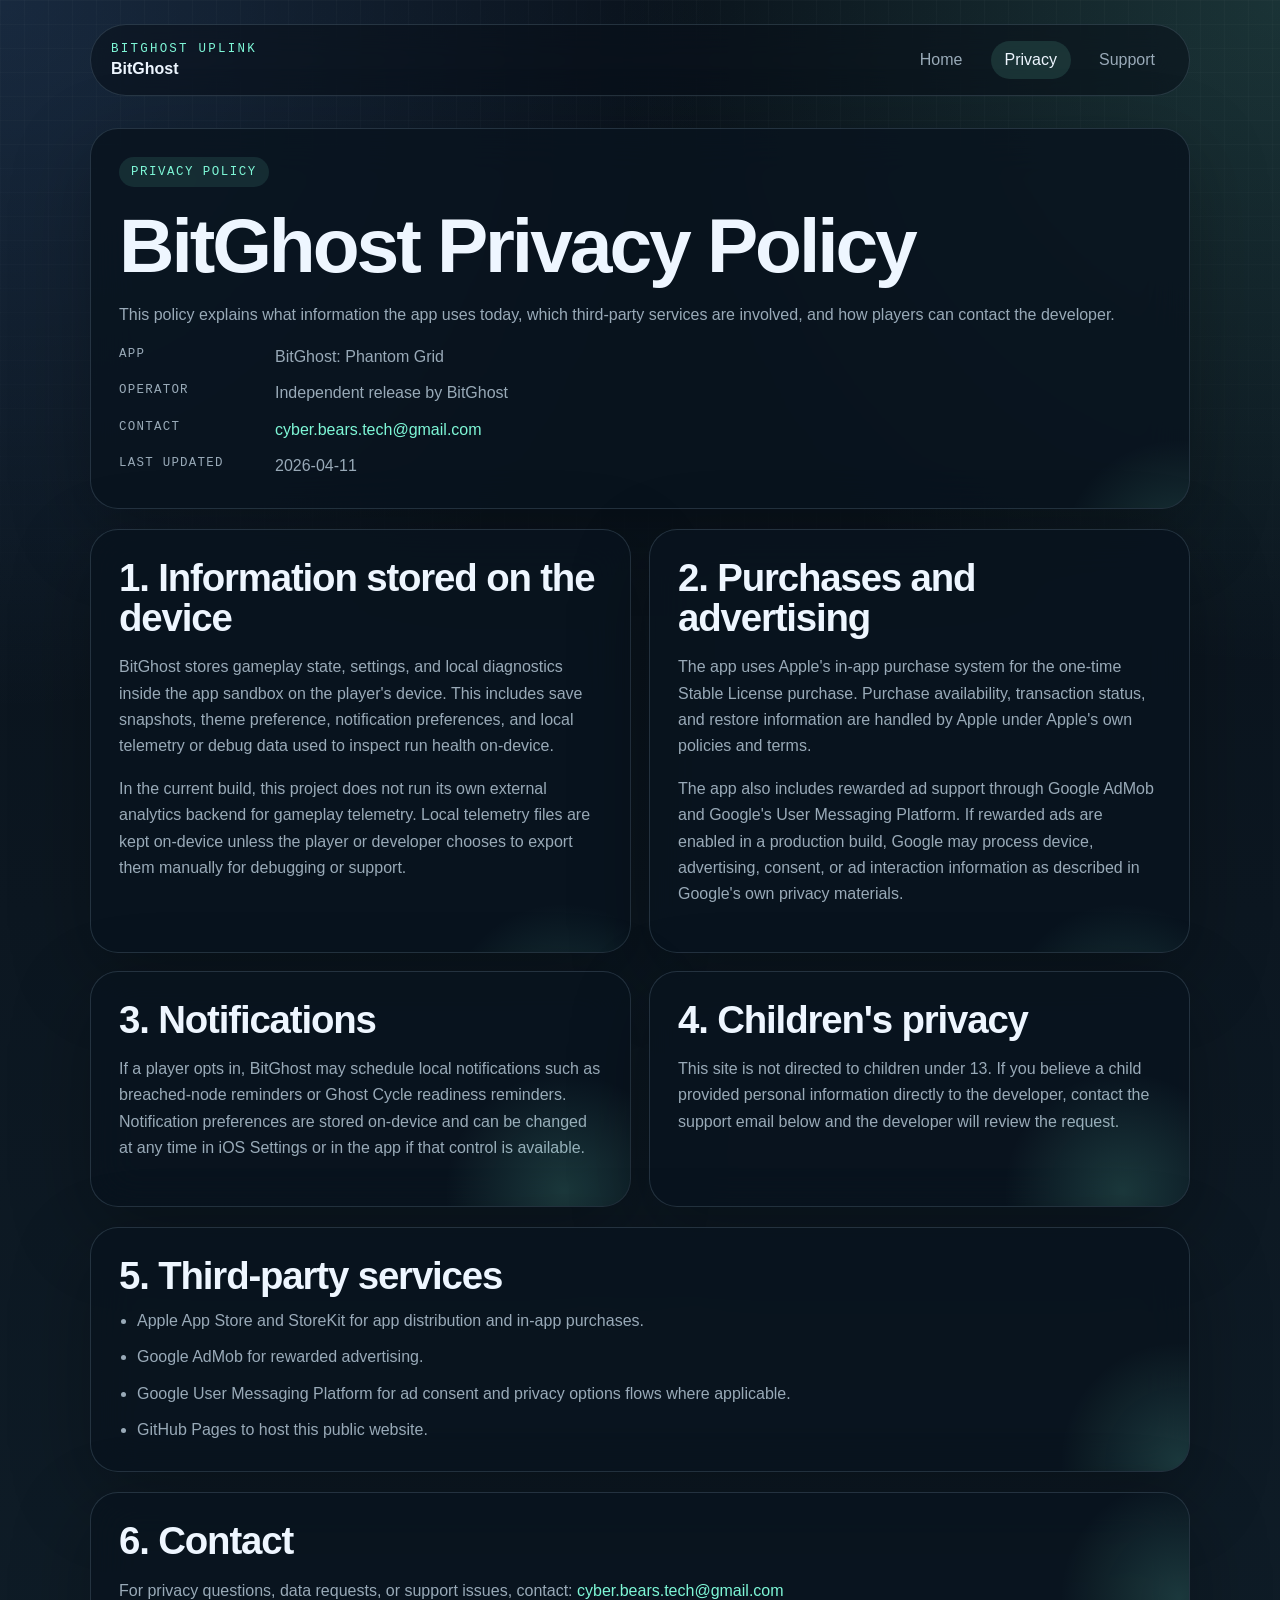
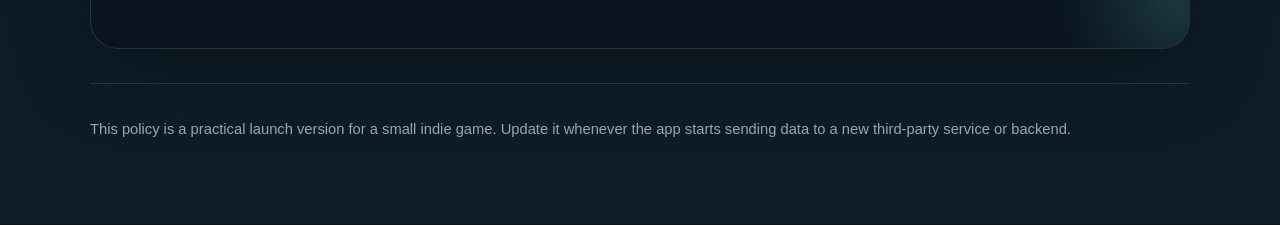
==== privacy/index.html @ 114a4183 "docs(site): publish BitGhost launch site" ====
<!doctype html>
<html lang="en">
  <head>
    <meta charset="utf-8">
    <meta name="viewport" content="width=device-width, initial-scale=1">
    <title>BitGhost Privacy Policy</title>
    <meta
      name="description"
      content="Privacy Policy for BitGhost: Phantom Grid."
    >
    <link rel="stylesheet" href="../assets/styles.css">
    <script defer src="../assets/site-config.js"></script>
    <script defer src="../assets/site.js"></script>
  </head>
  <body>
    <div class="page-shell">
      <header class="topbar">
        <div class="brand">
          <span class="brand-mark">BitGhost uplink</span>
          <span class="brand-title" data-app-name>BitGhost</span>
        </div>
        <nav class="nav-links" aria-label="Primary">
          <a href="../">Home</a>
          <a class="is-active" href="./">Privacy</a>
          <a href="../support/">Support</a>
        </nav>
      </header>

      <div class="setup-banner" data-setup-banner hidden>
        Replace the placeholder support email in <code>docs/site/assets/site-config.js</code> before publishing.
      </div>

      <main class="section-stack">
        <section class="section-card">
          <div class="eyebrow">Privacy Policy</div>
          <h1><span data-app-name>BitGhost</span> Privacy Policy</h1>
          <p class="lead">
            This policy explains what information the app uses today, which third-party services are involved,
            and how players can contact the developer.
          </p>
          <dl class="meta-list">
            <dt>App</dt>
            <dd><span data-app-name>BitGhost</span>: Phantom Grid</dd>
            <dt>Operator</dt>
            <dd>Independent release by <span data-app-name>BitGhost</span></dd>
            <dt>Contact</dt>
            <dd><a data-support-email href="mailto:replace-with-your-support-email@example.com">replace-with-your-support-email@example.com</a></dd>
            <dt>Last updated</dt>
            <dd><span data-last-updated>2026-04-11</span></dd>
          </dl>
        </section>

        <section class="policy-grid">
          <article class="section-card">
            <h2>1. Information stored on the device</h2>
            <p class="section-copy">
              BitGhost stores gameplay state, settings, and local diagnostics inside the app sandbox on the
              player's device. This includes save snapshots, theme preference, notification preferences, and
              local telemetry or debug data used to inspect run health on-device.
            </p>
            <p class="section-copy">
              In the current build, this project does not run its own external analytics backend for gameplay
              telemetry. Local telemetry files are kept on-device unless the player or developer chooses to
              export them manually for debugging or support.
            </p>
          </article>

          <article class="section-card">
            <h2>2. Purchases and advertising</h2>
            <p class="section-copy">
              The app uses Apple's in-app purchase system for the one-time Stable License purchase. Purchase
              availability, transaction status, and restore information are handled by Apple under Apple's own
              policies and terms.
            </p>
            <p class="section-copy">
              The app also includes rewarded ad support through Google AdMob and Google's User Messaging
              Platform. If rewarded ads are enabled in a production build, Google may process device,
              advertising, consent, or ad interaction information as described in Google's own privacy
              materials.
            </p>
          </article>

          <article class="section-card">
            <h2>3. Notifications</h2>
            <p class="section-copy">
              If a player opts in, BitGhost may schedule local notifications such as breached-node reminders or
              Ghost Cycle readiness reminders. Notification preferences are stored on-device and can be changed
              at any time in iOS Settings or in the app if that control is available.
            </p>
          </article>

          <article class="section-card">
            <h2>4. Children's privacy</h2>
            <p class="section-copy">
              This site is not directed to children under 13. If you believe a child provided personal
              information directly to the developer, contact the support email below and the developer will
              review the request.
            </p>
          </article>
        </section>

        <section class="section-card">
          <h2>5. Third-party services</h2>
          <ul class="list-tight">
            <li>Apple App Store and StoreKit for app distribution and in-app purchases.</li>
            <li>Google AdMob for rewarded advertising.</li>
            <li>Google User Messaging Platform for ad consent and privacy options flows where applicable.</li>
            <li>GitHub Pages to host this public website.</li>
          </ul>
        </section>

        <section class="section-card">
          <h2>6. Contact</h2>
          <p class="section-copy">
            For privacy questions, data requests, or support issues, contact:
            <a data-support-email href="mailto:replace-with-your-support-email@example.com">replace-with-your-support-email@example.com</a>
          </p>
        </section>
      </main>

      <footer class="footer">
        <p>
          This policy is a practical launch version for a small indie game. Update it whenever the app starts
          sending data to a new third-party service or backend.
        </p>
      </footer>
    </div>
  </body>
</html>
---- assets/styles.css ----
:root {
  color-scheme: dark;
  --bg: #09111a;
  --bg-2: #0f1d28;
  --card: rgba(9, 20, 30, 0.84);
  --card-strong: rgba(11, 25, 37, 0.94);
  --text: #eef6ff;
  --muted: #99aab8;
  --line: rgba(162, 191, 214, 0.18);
  --accent: #7ef7d7;
  --accent-2: #66a8ff;
  --warn: #ffcf78;
  --shadow: 0 24px 80px rgba(0, 0, 0, 0.28);
  --title-font: "Avenir Next", "Segoe UI", "Helvetica Neue", sans-serif;
  --mono-font: "SF Mono", "Roboto Mono", "Menlo", monospace;
}

* {
  box-sizing: border-box;
}

html,
body {
  margin: 0;
  min-height: 100%;
  background:
    radial-gradient(circle at top left, rgba(102, 168, 255, 0.16), transparent 32%),
    radial-gradient(circle at top right, rgba(126, 247, 215, 0.15), transparent 30%),
    linear-gradient(180deg, var(--bg), var(--bg-2));
  color: var(--text);
  font-family: var(--title-font);
}

body::before {
  content: "";
  position: fixed;
  inset: 0;
  background-image:
    linear-gradient(rgba(255, 255, 255, 0.03) 1px, transparent 1px),
    linear-gradient(90deg, rgba(255, 255, 255, 0.03) 1px, transparent 1px);
  background-size: 24px 24px;
  mask-image: linear-gradient(180deg, rgba(0, 0, 0, 0.7), transparent 85%);
  pointer-events: none;
}

a {
  color: var(--accent);
  text-decoration: none;
}

a:hover {
  color: var(--text);
}

.page-shell {
  width: min(1100px, calc(100% - 32px));
  margin: 0 auto;
  padding: 24px 0 72px;
}

.topbar {
  display: flex;
  align-items: center;
  justify-content: space-between;
  gap: 16px;
  margin-bottom: 32px;
  padding: 16px 20px;
  background: rgba(8, 16, 24, 0.55);
  border: 1px solid var(--line);
  border-radius: 999px;
  backdrop-filter: blur(16px);
}

.brand {
  display: flex;
  flex-direction: column;
  gap: 4px;
}

.brand-mark {
  font-family: var(--mono-font);
  font-size: 0.78rem;
  letter-spacing: 0.18em;
  text-transform: uppercase;
  color: var(--accent);
}

.brand-title {
  font-size: 1rem;
  font-weight: 700;
}

.nav-links {
  display: flex;
  flex-wrap: wrap;
  gap: 14px;
}

.nav-links a {
  padding: 10px 14px;
  border-radius: 999px;
  color: var(--muted);
}

.nav-links a.is-active,
.nav-links a:hover {
  background: rgba(126, 247, 215, 0.12);
  color: var(--text);
}

.setup-banner {
  margin-bottom: 20px;
  padding: 14px 16px;
  border: 1px solid rgba(255, 207, 120, 0.42);
  border-radius: 18px;
  background: rgba(90, 58, 8, 0.28);
  color: #ffe3b4;
}

.hero {
  display: grid;
  grid-template-columns: minmax(0, 1.5fr) minmax(280px, 0.9fr);
  gap: 24px;
  align-items: stretch;
  margin-bottom: 28px;
}

.hero-panel,
.card,
.section-card {
  position: relative;
  overflow: hidden;
  padding: 28px;
  border: 1px solid var(--line);
  border-radius: 28px;
  background: var(--card);
  box-shadow: var(--shadow);
  backdrop-filter: blur(22px);
}

.hero-panel::after,
.card::after,
.section-card::after {
  content: "";
  position: absolute;
  inset: auto -10% -45% auto;
  width: 240px;
  height: 240px;
  border-radius: 999px;
  background: radial-gradient(circle, rgba(126, 247, 215, 0.16), transparent 70%);
  pointer-events: none;
}

.eyebrow {
  display: inline-flex;
  align-items: center;
  gap: 8px;
  margin-bottom: 18px;
  padding: 8px 12px;
  border-radius: 999px;
  background: rgba(126, 247, 215, 0.1);
  color: var(--accent);
  font-family: var(--mono-font);
  font-size: 0.78rem;
  letter-spacing: 0.12em;
  text-transform: uppercase;
}

h1,
h2,
h3 {
  margin: 0 0 12px;
  line-height: 1.05;
}

h1 {
  font-size: clamp(2.5rem, 6vw, 4.8rem);
  letter-spacing: -0.04em;
}

h2 {
  font-size: clamp(1.6rem, 3vw, 2.4rem);
  letter-spacing: -0.03em;
}

h3 {
  font-size: 1.15rem;
}

.lead,
.section-copy,
.card p,
li,
.meta-list dd,
.meta-list dt {
  color: var(--muted);
  line-height: 1.65;
}

.hero-actions,
.link-row {
  display: flex;
  flex-wrap: wrap;
  gap: 12px;
  margin-top: 22px;
}

.button-link {
  display: inline-flex;
  align-items: center;
  justify-content: center;
  gap: 10px;
  min-height: 46px;
  padding: 0 18px;
  border-radius: 999px;
  border: 1px solid rgba(126, 247, 215, 0.26);
  background: rgba(126, 247, 215, 0.14);
  color: var(--text);
  font-weight: 600;
}

.button-link.secondary {
  border-color: rgba(102, 168, 255, 0.26);
  background: rgba(102, 168, 255, 0.14);
}

.status-stack {
  display: grid;
  gap: 14px;
}

.status-pill {
  display: inline-flex;
  align-items: center;
  width: fit-content;
  padding: 8px 12px;
  border-radius: 999px;
  background: rgba(102, 168, 255, 0.12);
  color: #b5d0ff;
  font-family: var(--mono-font);
  font-size: 0.78rem;
  text-transform: uppercase;
  letter-spacing: 0.12em;
}

.metrics,
.card-grid,
.policy-grid {
  display: grid;
  gap: 18px;
}

.metrics {
  grid-template-columns: repeat(2, minmax(0, 1fr));
}

.card-grid {
  grid-template-columns: repeat(3, minmax(0, 1fr));
}

.policy-grid {
  grid-template-columns: repeat(2, minmax(0, 1fr));
}

.metric {
  padding: 18px;
  border-radius: 20px;
  background: rgba(255, 255, 255, 0.03);
  border: 1px solid var(--line);
}

.metric strong,
.highlight-value {
  display: block;
  margin-top: 8px;
  color: var(--text);
  font-size: 1.25rem;
}

.section-stack {
  display: grid;
  gap: 20px;
}

.meta-list {
  display: grid;
  grid-template-columns: minmax(110px, 140px) 1fr;
  gap: 10px 16px;
  margin: 0;
}

.meta-list dt {
  font-family: var(--mono-font);
  font-size: 0.78rem;
  letter-spacing: 0.1em;
  text-transform: uppercase;
}

.meta-list dd {
  margin: 0;
}

.footer {
  margin-top: 34px;
  padding-top: 22px;
  border-top: 1px solid var(--line);
  color: var(--muted);
  font-size: 0.92rem;
}

.list-tight {
  margin: 0;
  padding-left: 18px;
}

.list-tight li + li {
  margin-top: 10px;
}

@media (max-width: 860px) {
  .hero,
  .card-grid,
  .policy-grid {
    grid-template-columns: 1fr;
  }

  .topbar {
    border-radius: 26px;
    align-items: flex-start;
  }

  .metrics {
    grid-template-columns: 1fr;
  }
}

@media (max-width: 580px) {
  .page-shell {
    width: min(100% - 20px, 1100px);
    padding-top: 18px;
  }

  .hero-panel,
  .card,
  .section-card {
    padding: 22px;
    border-radius: 24px;
  }

  .topbar {
    padding: 14px 16px;
  }

  .meta-list {
    grid-template-columns: 1fr;
    gap: 6px;
  }
}
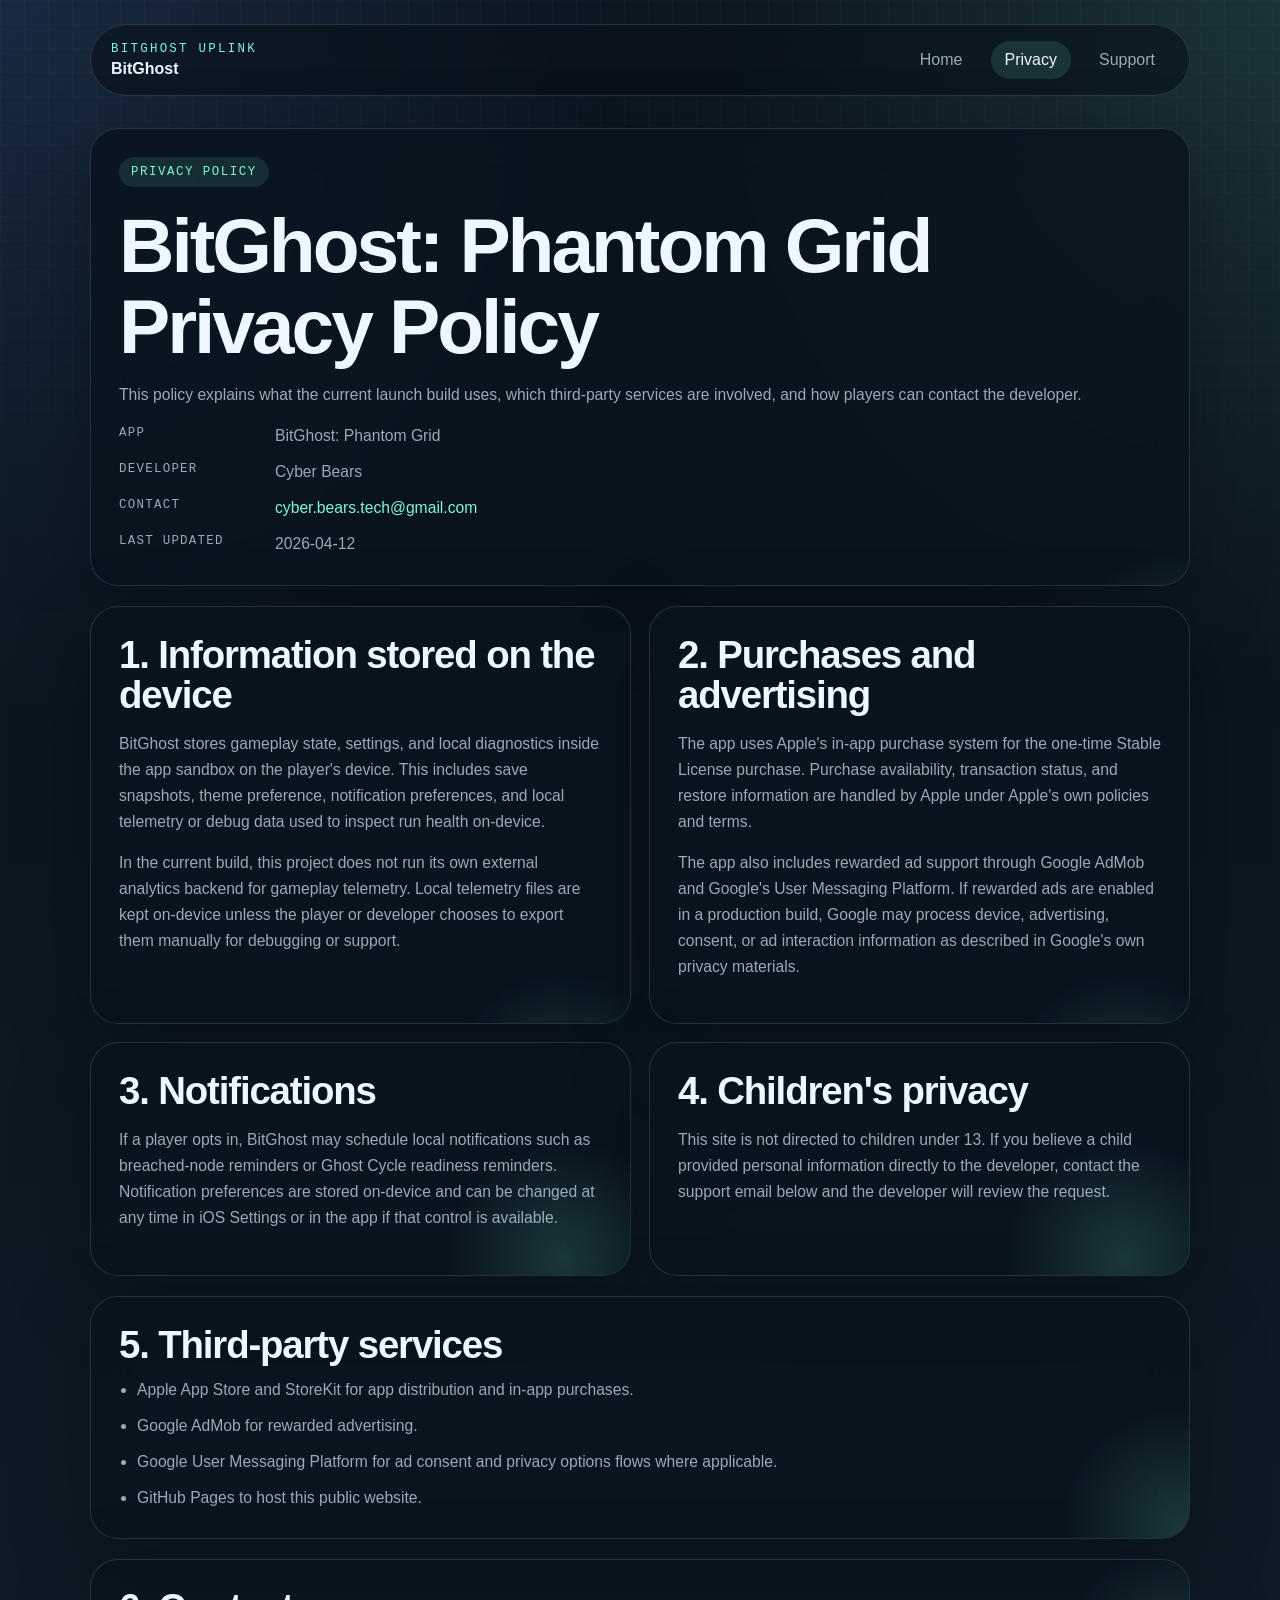
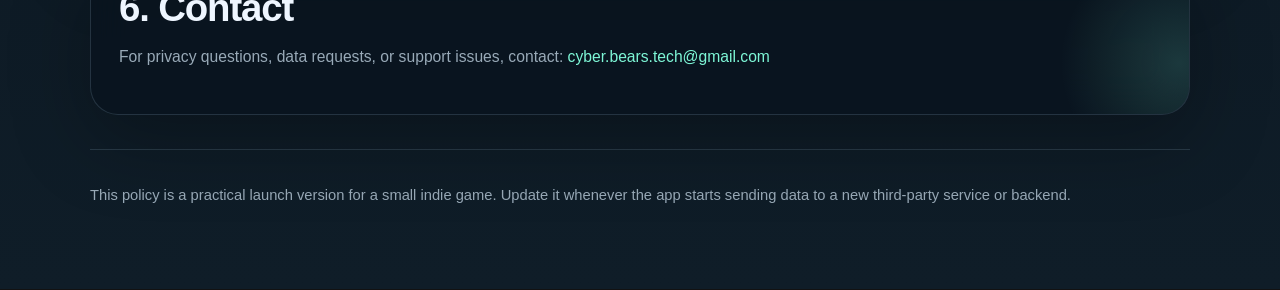
==== commit 296d5984: "docs(site): sync public launch site" ====
--- a/privacy/index.html
+++ b/privacy/index.html
@@ -3,10 +3,10 @@
   <head>
     <meta charset="utf-8">
     <meta name="viewport" content="width=device-width, initial-scale=1">
-    <title>BitGhost Privacy Policy</title>
+    <title>BitGhost: Phantom Grid Privacy Policy</title>
     <meta
       name="description"
-      content="Privacy Policy for BitGhost: Phantom Grid."
+      content="Privacy Policy for BitGhost: Phantom Grid, including support contact and third-party services."
     >
     <link rel="stylesheet" href="../assets/styles.css">
     <script defer src="../assets/site-config.js"></script>
@@ -27,26 +27,26 @@
       </header>
 
       <div class="setup-banner" data-setup-banner hidden>
-        Replace the placeholder support email in <code>docs/site/assets/site-config.js</code> before publishing.
+        Update the support email in <code>docs/site/assets/site-config.js</code> before publishing.
       </div>
 
       <main class="section-stack">
         <section class="section-card">
           <div class="eyebrow">Privacy Policy</div>
-          <h1><span data-app-name>BitGhost</span> Privacy Policy</h1>
+          <h1><span data-app-name>BitGhost</span>: Phantom Grid Privacy Policy</h1>
           <p class="lead">
-            This policy explains what information the app uses today, which third-party services are involved,
+            This policy explains what the current launch build uses, which third-party services are involved,
             and how players can contact the developer.
           </p>
           <dl class="meta-list">
             <dt>App</dt>
-            <dd><span data-app-name>BitGhost</span>: Phantom Grid</dd>
-            <dt>Operator</dt>
-            <dd>Independent release by <span data-app-name>BitGhost</span></dd>
+            <dd>BitGhost: Phantom Grid</dd>
+            <dt>Developer</dt>
+            <dd><span data-legal-name>Cyber Bears</span></dd>
             <dt>Contact</dt>
-            <dd><a data-support-email href="mailto:replace-with-your-support-email@example.com">replace-with-your-support-email@example.com</a></dd>
+            <dd><a data-support-email href="mailto:cyber.bears.tech@gmail.com">cyber.bears.tech@gmail.com</a></dd>
             <dt>Last updated</dt>
-            <dd><span data-last-updated>2026-04-11</span></dd>
+            <dd><span data-last-updated>2026-04-12</span></dd>
           </dl>
         </section>
 
@@ -113,7 +113,7 @@
           <h2>6. Contact</h2>
           <p class="section-copy">
             For privacy questions, data requests, or support issues, contact:
-            <a data-support-email href="mailto:replace-with-your-support-email@example.com">replace-with-your-support-email@example.com</a>
+            <a data-support-email href="mailto:cyber.bears.tech@gmail.com">cyber.bears.tech@gmail.com</a>
           </p>
         </section>
       </main>
--- a/assets/styles.css
+++ b/assets/styles.css
@@ -97,6 +97,9 @@
 }
 
 .nav-links a {
+  display: inline-flex;
+  align-items: center;
+  justify-content: center;
   padding: 10px 14px;
   border-radius: 999px;
   color: var(--muted);
@@ -193,6 +196,7 @@
 li,
 .meta-list dd,
 .meta-list dt {
+  font-size: 0.98rem;
   color: var(--muted);
   line-height: 1.65;
 }
@@ -275,6 +279,7 @@
   margin-top: 8px;
   color: var(--text);
   font-size: 1.25rem;
+  overflow-wrap: anywhere;
 }
 
 .section-stack {
@@ -348,11 +353,38 @@
   }
 
   .topbar {
+    flex-direction: column;
+    align-items: stretch;
+    gap: 12px;
     padding: 14px 16px;
+    border-radius: 22px;
+  }
+
+  .nav-links {
+    width: 100%;
+    display: grid;
+    grid-template-columns: repeat(3, minmax(0, 1fr));
+    gap: 8px;
+  }
+
+  .nav-links a {
+    width: 100%;
+    padding: 10px 8px;
+    text-align: center;
   }
 
   .meta-list {
     grid-template-columns: 1fr;
     gap: 6px;
   }
-}
+
+  .lead,
+  .section-copy,
+  .card p,
+  li,
+  .meta-list dd,
+  .meta-list dt {
+    font-size: 1rem;
+    line-height: 1.72;
+  }
+}
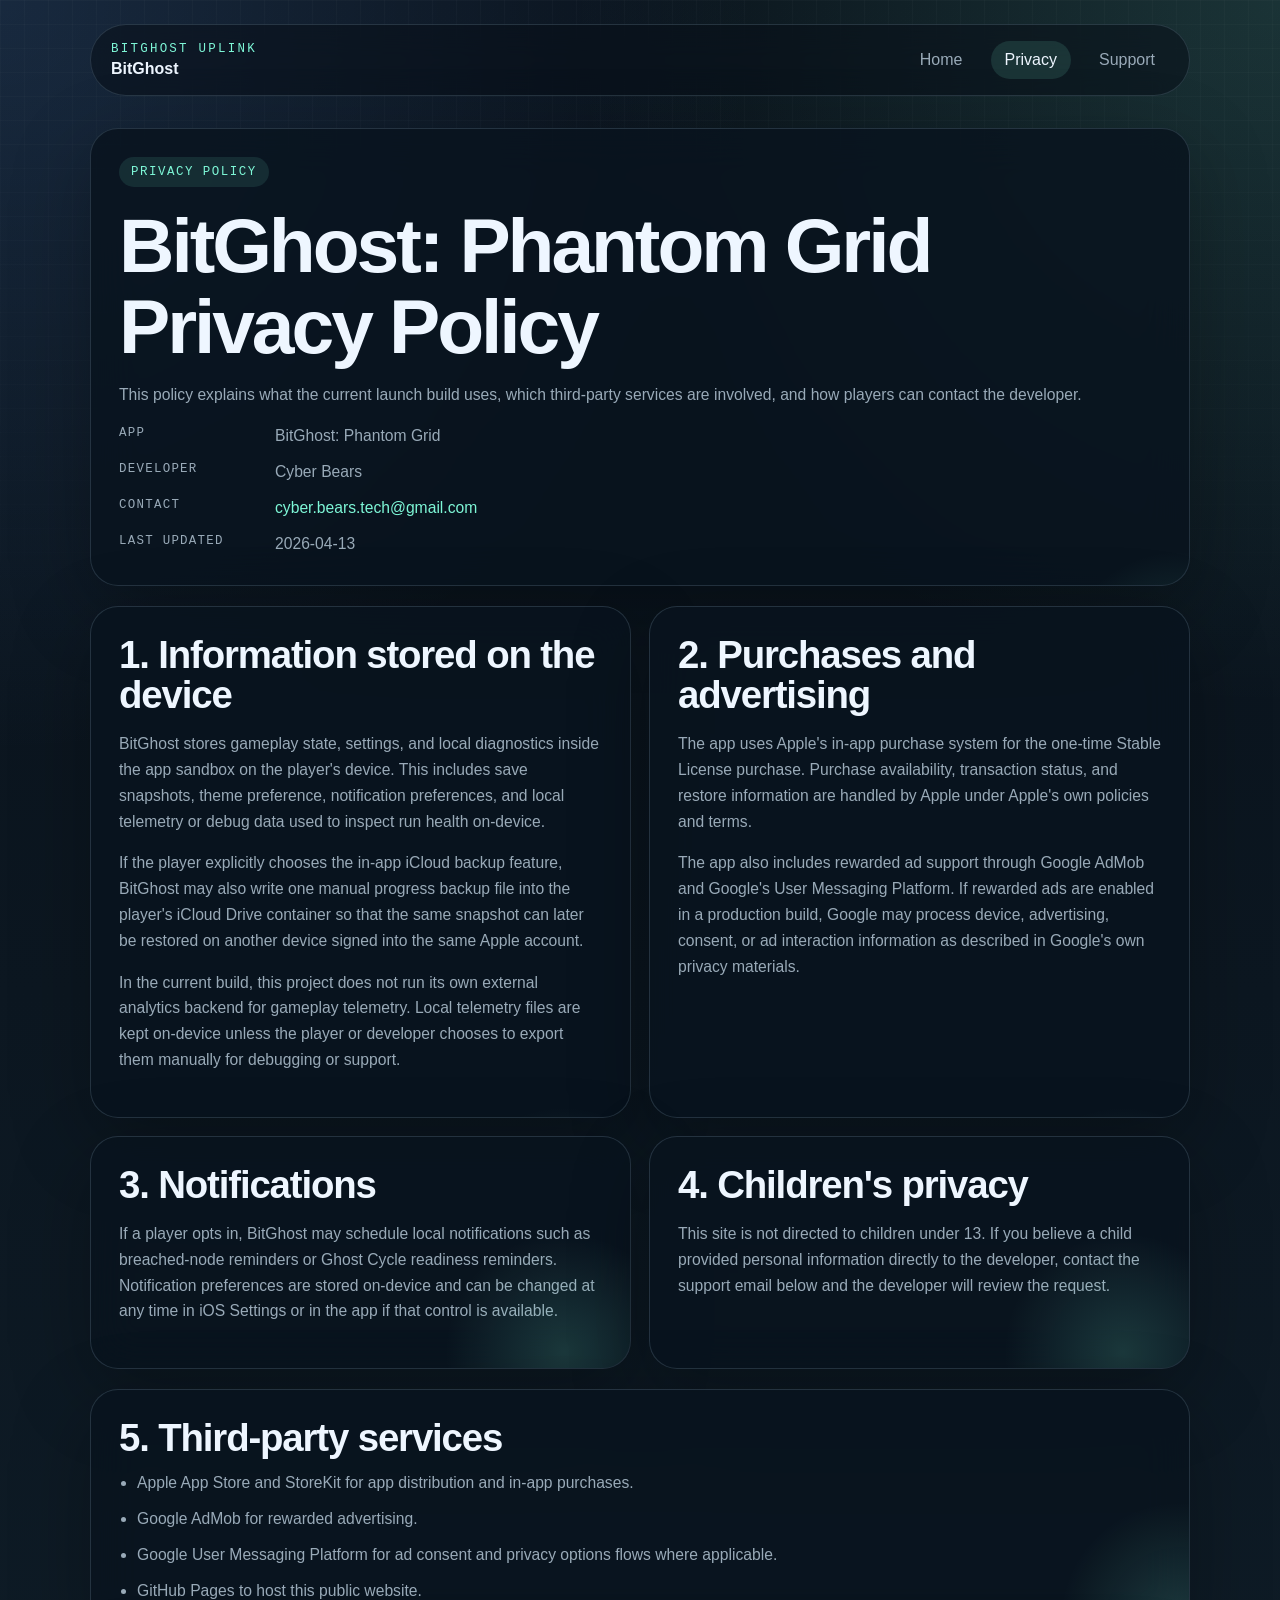
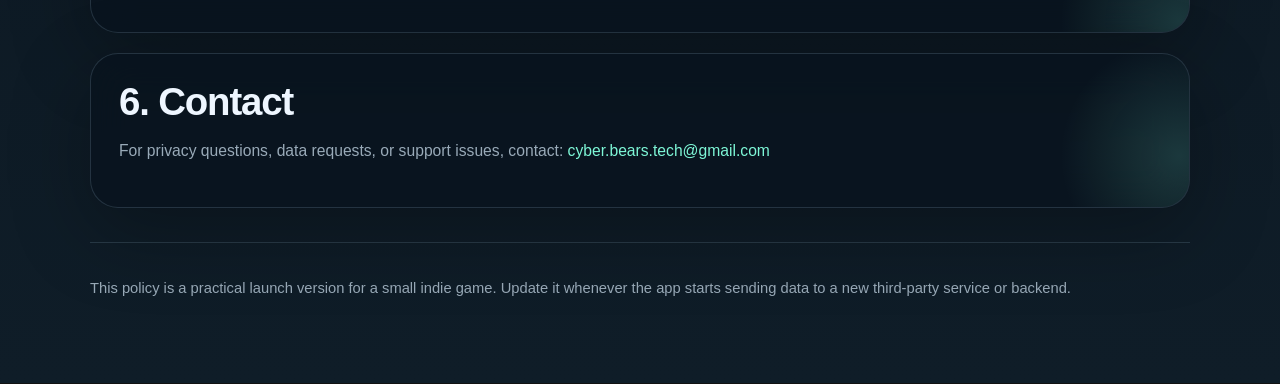
==== commit 6d4df2e0: "docs(site): sync public launch site" ====
--- a/privacy/index.html
+++ b/privacy/index.html
@@ -46,7 +46,7 @@
             <dt>Contact</dt>
             <dd><a data-support-email href="mailto:cyber.bears.tech@gmail.com">cyber.bears.tech@gmail.com</a></dd>
             <dt>Last updated</dt>
-            <dd><span data-last-updated>2026-04-12</span></dd>
+            <dd><span data-last-updated>2026-04-13</span></dd>
           </dl>
         </section>
 
@@ -57,6 +57,11 @@
               BitGhost stores gameplay state, settings, and local diagnostics inside the app sandbox on the
               player's device. This includes save snapshots, theme preference, notification preferences, and
               local telemetry or debug data used to inspect run health on-device.
+            </p>
+            <p class="section-copy">
+              If the player explicitly chooses the in-app iCloud backup feature, BitGhost may also write one
+              manual progress backup file into the player's iCloud Drive container so that the same snapshot
+              can later be restored on another device signed into the same Apple account.
             </p>
             <p class="section-copy">
               In the current build, this project does not run its own external analytics backend for gameplay
